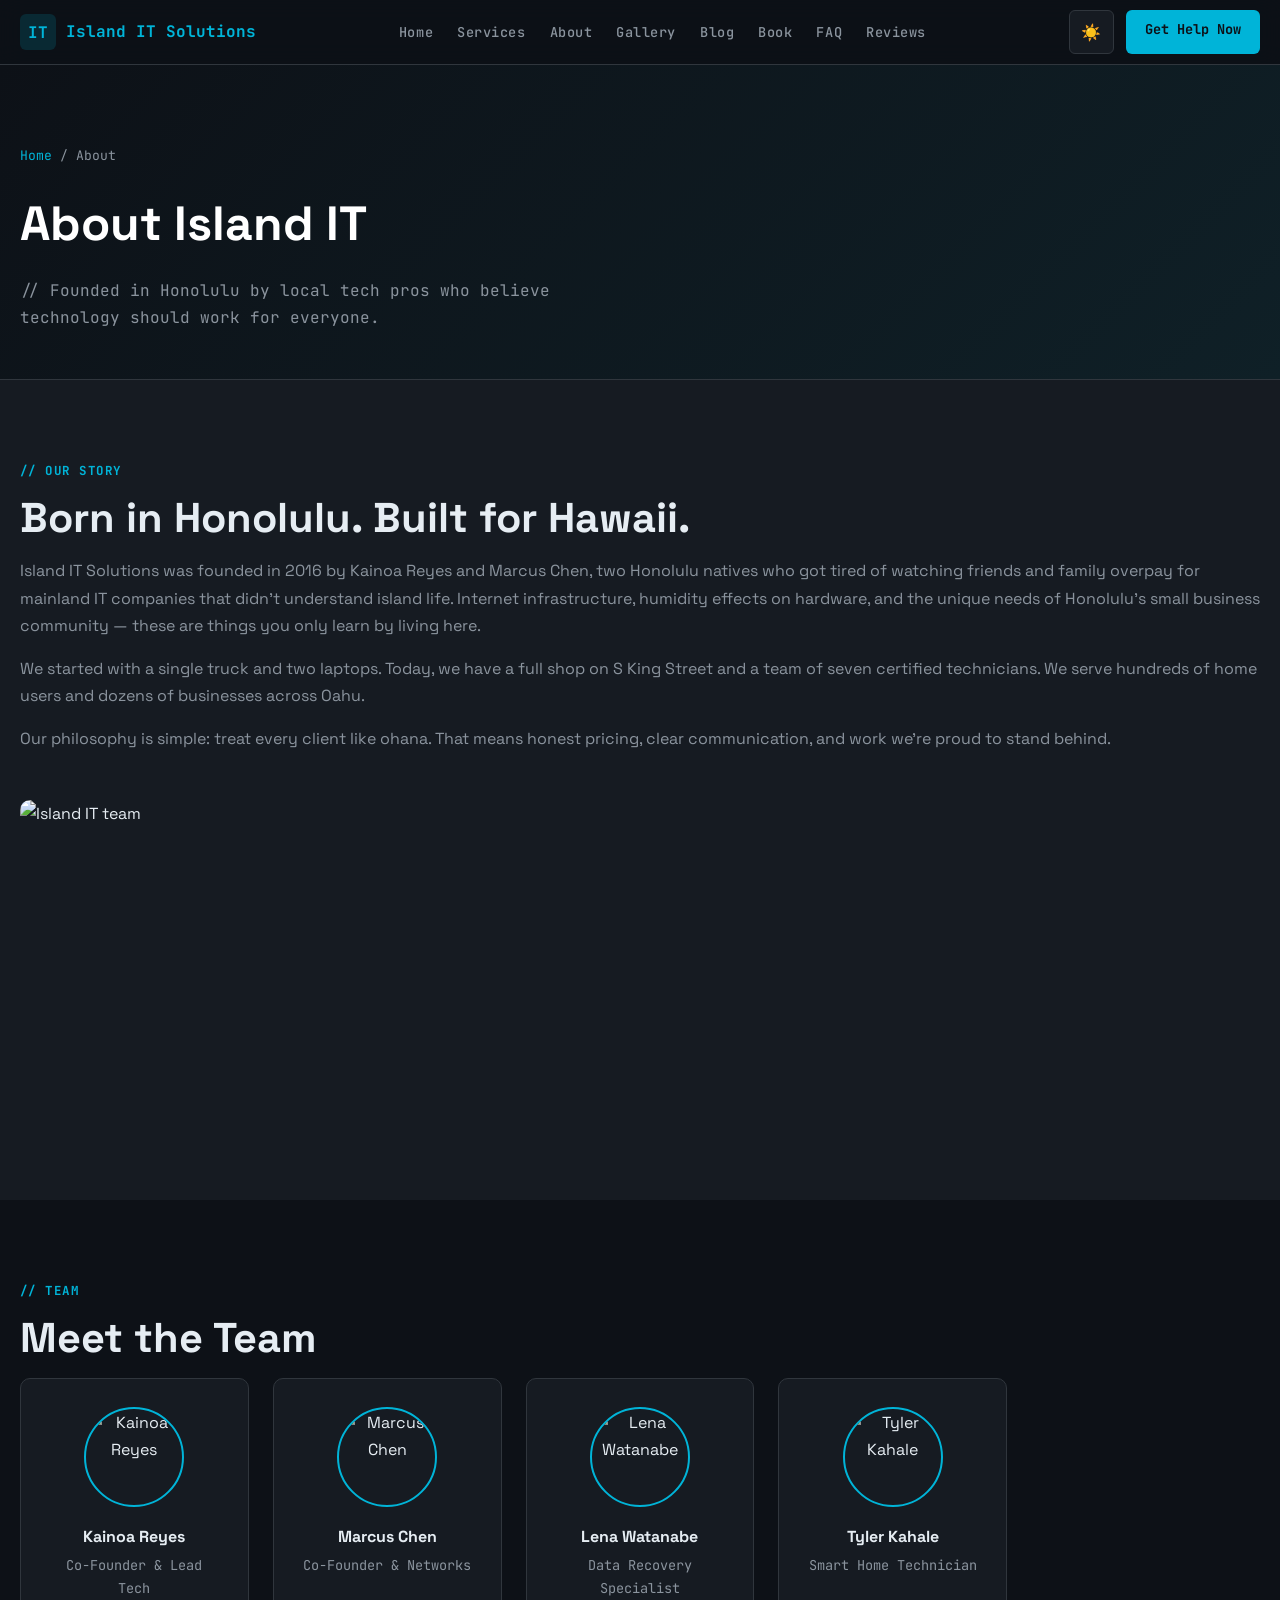
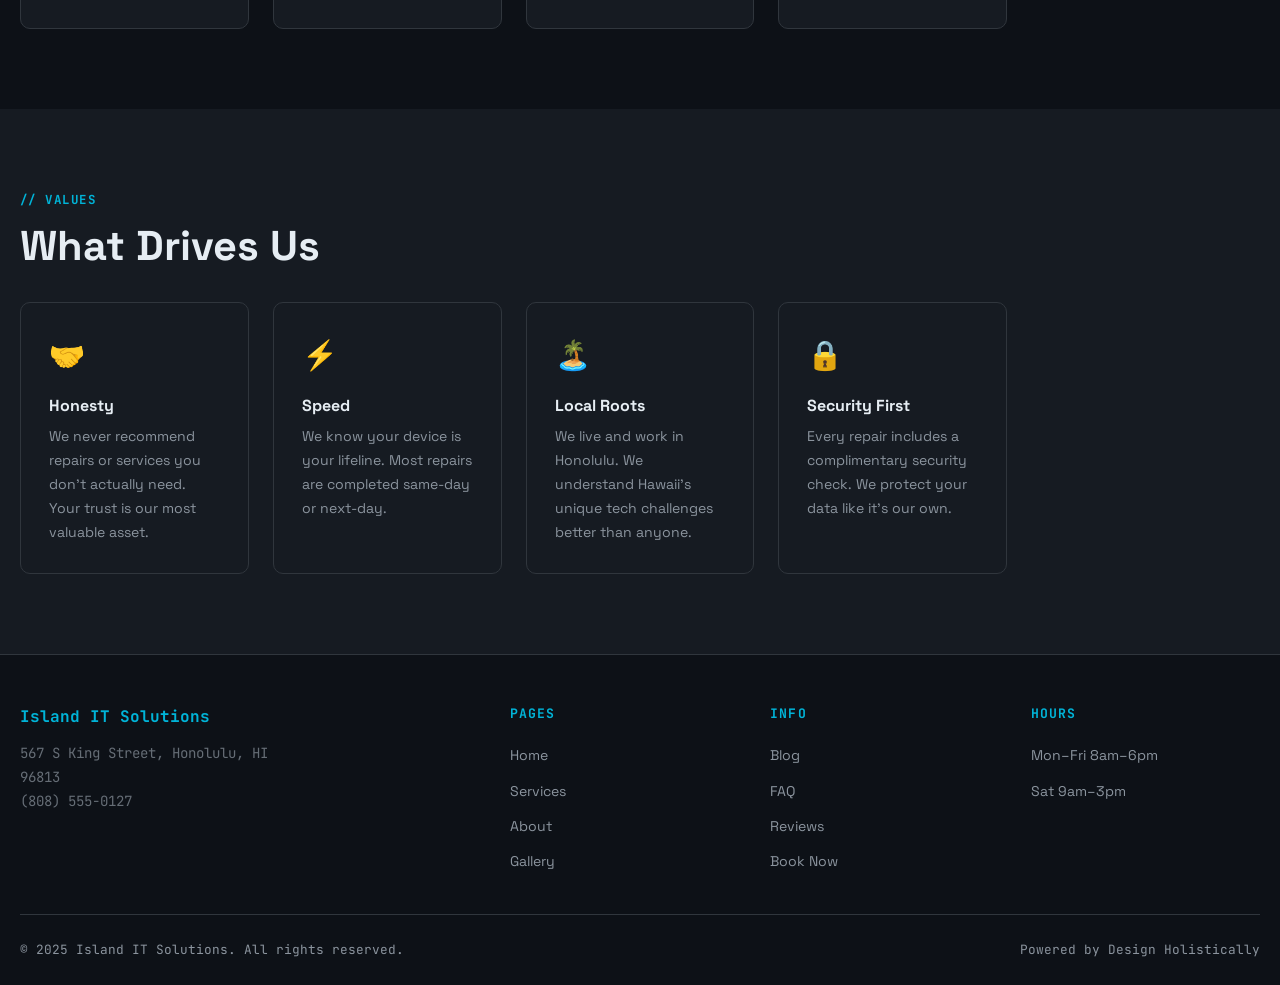
==== about.html @ 1a32f093 "Initial commit: Island IT Solutions — Hawaii sample site (Honolulu, Oahu)" ====
<!DOCTYPE html>
<html lang="en" data-theme="dark">
<head>
<meta charset="UTF-8"><meta name="viewport" content="width=device-width, initial-scale=1.0">
<title>About — Island IT Solutions | Honolulu, Hawaii</title>
<meta name="description" content="Island IT Solutions was founded by Honolulu locals who believe technology should work for everyone with aloha spirit.">
<meta property="og:title" content="About — Island IT Solutions">
<meta property="og:type" content="website">
<link rel="stylesheet" href="css/style.css">
</head>
<body>
<header class="site-header">
  <div class="header-inner">
    <a href="index.html" class="logo-wrap">
      <svg width="36" height="36" viewBox="0 0 36 36" fill="none">
        <rect width="36" height="36" rx="6" fill="#00B4D8" opacity="0.15"/>
        <text x="18" y="24" text-anchor="middle" font-family="JetBrains Mono,monospace" font-weight="700" font-size="16" fill="#00B4D8">IT</text>
      </svg>
      <span>Island IT Solutions</span>
    </a>
    <nav><ul class="nav-links" id="nav-links">
      <li><a href="index.html">Home</a></li><li><a href="services.html">Services</a></li><li><a href="about.html">About</a></li><li><a href="gallery.html">Gallery</a></li><li><a href="blog.html">Blog</a></li><li><a href="booking.html">Book</a></li><li><a href="faq.html">FAQ</a></li><li><a href="reviews.html">Reviews</a></li>
    </ul></nav>
    <div class="header-actions">
      <button id="theme-toggle" class="btn-theme">☀️</button>
      <a href="booking.html" class="btn-book">Get Help Now</a>
      <button class="hamburger" id="hamburger" aria-label="Menu" aria-expanded="false"><span></span><span></span><span></span></button>
    </div>
  </div>
</header>
<main>

  <div class="page-hero"><div class="section-inner">
    <div class="breadcrumb"><a href="index.html">Home</a> / About</div>
    <h1>About Island IT</h1>
    <p>// Founded in Honolulu by local tech pros who believe technology should work for everyone.</p>
  </div></div>
  <section class="section section-alt"><div class="section-inner">
    <div style="display:grid;gap:3rem;">
      <div class="reveal">
        <div class="section-label">// our story</div>
        <h2 class="section-title">Born in Honolulu. Built for Hawaii.</h2>
        <p style="color:var(--text-muted);margin-bottom:1rem;">Island IT Solutions was founded in 2016 by Kainoa Reyes and Marcus Chen, two Honolulu natives who got tired of watching friends and family overpay for mainland IT companies that didn't understand island life. Internet infrastructure, humidity effects on hardware, and the unique needs of Honolulu's small business community — these are things you only learn by living here.</p>
        <p style="color:var(--text-muted);margin-bottom:1rem;">We started with a single truck and two laptops. Today, we have a full shop on S King Street and a team of seven certified technicians. We serve hundreds of home users and dozens of businesses across Oahu.</p>
        <p style="color:var(--text-muted);">Our philosophy is simple: treat every client like ohana. That means honest pricing, clear communication, and work we're proud to stand behind.</p>
      </div>
      <img src="https://picsum.photos/760/360?random=216" alt="Island IT team" style="border-radius:10px;width:100%;height:320px;object-fit:cover;" class="reveal">
    </div>
  </div></section>
  <section class="section"><div class="section-inner">
    <div class="section-label reveal">// team</div>
    <h2 class="section-title reveal">Meet the Team</h2>
    <div class="team-grid">
      <div class="team-card reveal"><img src="https://picsum.photos/100/100?random=217" alt="Kainoa Reyes"><h3>Kainoa Reyes</h3><p>Co-Founder & Lead Tech</p></div>
      <div class="team-card reveal"><img src="https://picsum.photos/100/100?random=218" alt="Marcus Chen"><h3>Marcus Chen</h3><p>Co-Founder & Networks</p></div>
      <div class="team-card reveal"><img src="https://picsum.photos/100/100?random=219" alt="Lena Watanabe"><h3>Lena Watanabe</h3><p>Data Recovery Specialist</p></div>
      <div class="team-card reveal"><img src="https://picsum.photos/100/100?random=220" alt="Tyler Kahale"><h3>Tyler Kahale</h3><p>Smart Home Technician</p></div>
    </div>
  </div></section>
  <section class="section section-alt"><div class="section-inner">
    <div class="section-label reveal">// values</div>
    <h2 class="section-title reveal">What Drives Us</h2>
    <div class="values-grid">
      <div class="value-card reveal"><div class="value-icon">🤝</div><h3>Honesty</h3><p>We never recommend repairs or services you don't actually need. Your trust is our most valuable asset.</p></div>
      <div class="value-card reveal"><div class="value-icon">⚡</div><h3>Speed</h3><p>We know your device is your lifeline. Most repairs are completed same-day or next-day.</p></div>
      <div class="value-card reveal"><div class="value-icon">🏝️</div><h3>Local Roots</h3><p>We live and work in Honolulu. We understand Hawaii's unique tech challenges better than anyone.</p></div>
      <div class="value-card reveal"><div class="value-icon">🔒</div><h3>Security First</h3><p>Every repair includes a complimentary security check. We protect your data like it's our own.</p></div>
    </div>
  </div></section>

</main>
<footer class="site-footer">
  <div class="footer-inner">
    <div class="footer-brand">
      <div class="logo-wrap">Island IT Solutions</div>
      <p>567 S King Street, Honolulu, HI 96813<br>(808) 555-0127</p>
    </div>
    <div class="footer-col"><h4>Pages</h4><ul><li><a href="index.html">Home</a></li><li><a href="services.html">Services</a></li><li><a href="about.html">About</a></li><li><a href="gallery.html">Gallery</a></li></ul></div>
    <div class="footer-col"><h4>Info</h4><ul><li><a href="blog.html">Blog</a></li><li><a href="faq.html">FAQ</a></li><li><a href="reviews.html">Reviews</a></li><li><a href="booking.html">Book Now</a></li></ul></div>
    <div class="footer-col"><h4>Hours</h4><ul><li><a href="#">Mon–Fri 8am–6pm</a></li><li><a href="#">Sat 9am–3pm</a></li></ul></div>
  </div>
  <div class="footer-bottom">
    <span>© 2025 Island IT Solutions. All rights reserved.</span>
    <span>Powered by <a href="https://designholistically.com" target="_blank" rel="noopener">Design Holistically</a></span>
  </div>
</footer>
<button class="back-to-top" id="back-to-top" aria-label="Back to top">↑</button>
<script src="js/main.js"></script>
</body>
</html>
---- css/style.css ----
@import url('https://fonts.googleapis.com/css2?family=Space+Grotesk:wght@400;500;600;700&family=JetBrains+Mono:wght@400;700&display=swap');
:root {
  --primary: #0D1117;
  --accent: #00B4D8;
  --bg: #F0F9FF;
  --bg2: #E0F2FE;
  --text: #0D1117;
  --text-muted: #475569;
  --border: #CBD5E1;
  --white: #ffffff;
  --shadow: 0 4px 24px rgba(0,180,216,0.10);
  --radius: 10px;
  --font-heading: 'Space Grotesk', sans-serif;
  --font-body: 'Space Grotesk', sans-serif;
  --font-mono: 'JetBrains Mono', monospace;
  --transition: all 0.3s ease;
}
[data-theme="dark"] {
  --bg: #0D1117;
  --bg2: #161B22;
  --text: #E6EDF3;
  --text-muted: #8B949E;
  --border: #30363D;
  --white: #161B22;
  --shadow: 0 4px 24px rgba(0,0,0,0.5);
}
*, *::before, *::after { box-sizing: border-box; margin: 0; padding: 0; }
html { scroll-behavior: smooth; }
body { font-family: var(--font-body); background: var(--bg); color: var(--text); line-height: 1.7; transition: background 0.3s, color 0.3s; }
img { max-width: 100%; display: block; }
a { color: var(--accent); text-decoration: none; }
.site-header { position: sticky; top: 0; z-index: 100; background: rgba(13,17,23,0.92); backdrop-filter: blur(12px); border-bottom: 1px solid #30363D; padding: 0 1.25rem; }
.header-inner { max-width: 1280px; margin: 0 auto; display: flex; align-items: center; justify-content: space-between; height: 64px; }
.logo-wrap { display: flex; align-items: center; gap: 0.6rem; font-family: var(--font-mono); font-size: 1rem; font-weight: 700; color: var(--accent); }
.nav-links { display: flex; gap: 1.5rem; list-style: none; }
.nav-links a { font-size: 0.85rem; font-weight: 500; color: #8B949E; letter-spacing: 0.04em; transition: color 0.2s; font-family: var(--font-mono); }
.nav-links a:hover { color: var(--accent); }
.header-actions { display: flex; align-items: center; gap: 0.75rem; }
.btn-theme { background: #161B22; border: 1px solid #30363D; border-radius: 6px; padding: 0.4rem 0.7rem; cursor: pointer; color: #8B949E; font-size: 1rem; min-width: 44px; min-height: 44px; transition: var(--transition); }
.btn-book { background: var(--accent); color: #0D1117; border: none; border-radius: 6px; padding: 0.5rem 1.2rem; font-weight: 700; cursor: pointer; font-size: 0.85rem; min-height: 44px; font-family: var(--font-mono); transition: var(--transition); }
.btn-book:hover { background: #0096B7; }
.hamburger { display: none; flex-direction: column; gap: 5px; background: none; border: none; cursor: pointer; padding: 0.5rem; min-width: 44px; min-height: 44px; justify-content: center; align-items: center; }
.hamburger span { width: 24px; height: 2px; background: #8B949E; border-radius: 2px; transition: var(--transition); }
@media (max-width: 768px) { .nav-links { display: none; flex-direction: column; position: absolute; top: 64px; left: 0; right: 0; background: #0D1117; border-bottom: 1px solid #30363D; padding: 1rem 1.25rem; gap: 0.5rem; } .nav-links.open { display: flex; } .hamburger { display: flex; } .btn-book { display: none; } }
.hero { position: relative; min-height: 88vh; display: flex; align-items: center; background: #0D1117; overflow: hidden; }
.hero-grid { position: absolute; inset: 0; background-image: linear-gradient(#30363D 1px, transparent 1px), linear-gradient(90deg, #30363D 1px, transparent 1px); background-size: 40px 40px; opacity: 0.3; }
.hero-glow { position: absolute; width: 600px; height: 600px; border-radius: 50%; background: radial-gradient(circle, rgba(0,180,216,0.2) 0%, transparent 70%); top: -100px; right: -100px; }
.hero-content { position: relative; z-index: 2; max-width: 1280px; margin: 0 auto; padding: 4rem 1.25rem; }
.hero-badge { display: inline-flex; align-items: center; gap: 0.5rem; background: rgba(0,180,216,0.1); color: var(--accent); border: 1px solid rgba(0,180,216,0.3); border-radius: 20px; padding: 0.3rem 1rem; font-size: 0.78rem; font-weight: 700; letter-spacing: 0.1em; text-transform: uppercase; margin-bottom: 1.5rem; font-family: var(--font-mono); }
.hero h1 { font-size: clamp(2.5rem, 6vw, 4rem); font-weight: 700; color: #fff; line-height: 1.1; margin-bottom: 1.25rem; max-width: 700px; }
.hero h1 span { color: var(--accent); }
.hero p { font-size: 1.1rem; color: #8B949E; max-width: 500px; margin-bottom: 2rem; font-family: var(--font-mono); }
.hero-cta { display: flex; gap: 1rem; flex-wrap: wrap; }
.btn-primary { background: var(--accent); color: #0D1117; border: none; border-radius: 6px; padding: 0.85rem 2rem; font-weight: 700; font-size: 0.95rem; cursor: pointer; transition: var(--transition); min-height: 44px; display: inline-flex; align-items: center; gap: 0.5rem; font-family: var(--font-mono); }
.btn-primary:hover { background: #0096B7; }
.btn-secondary { background: transparent; color: #fff; border: 1px solid #30363D; border-radius: 6px; padding: 0.85rem 2rem; font-weight: 700; font-size: 0.95rem; cursor: pointer; transition: var(--transition); min-height: 44px; display: inline-flex; align-items: center; font-family: var(--font-mono); }
.btn-secondary:hover { border-color: var(--accent); color: var(--accent); }
.section { padding: 5rem 1.25rem; }
.section-inner { max-width: 1280px; margin: 0 auto; }
.section-label { font-size: 0.78rem; font-weight: 700; letter-spacing: 0.12em; text-transform: uppercase; color: var(--accent); margin-bottom: 0.75rem; font-family: var(--font-mono); }
.section-title { font-size: clamp(1.8rem, 4vw, 2.6rem); font-weight: 700; color: var(--text); line-height: 1.15; margin-bottom: 1rem; }
.section-sub { font-size: 1rem; color: var(--text-muted); max-width: 580px; margin-bottom: 3rem; }
.section-alt { background: var(--bg2); }
.services-grid { display: grid; grid-template-columns: repeat(auto-fill, minmax(280px, 1fr)); gap: 1.5rem; }
.service-card { background: var(--white); border: 1px solid var(--border); border-radius: var(--radius); overflow: hidden; transition: var(--transition); }
.service-card:hover { border-color: var(--accent); transform: translateY(-4px); box-shadow: 0 0 20px rgba(0,180,216,0.15); }
.service-card img { width: 100%; height: 180px; object-fit: cover; }
.service-card-body { padding: 1.4rem; }
.service-card h3 { font-size: 1.05rem; font-weight: 700; color: var(--text); margin-bottom: 0.4rem; }
.service-card p { font-size: 0.88rem; color: var(--text-muted); margin-bottom: 0.75rem; }
.service-price { font-size: 1rem; font-weight: 700; color: var(--accent); font-family: var(--font-mono); }
.testimonials-grid { display: grid; grid-template-columns: repeat(auto-fill, minmax(280px, 1fr)); gap: 1.5rem; }
.testimonial-card { background: var(--white); border: 1px solid var(--border); border-radius: var(--radius); padding: 1.75rem; }
.stars { color: var(--accent); font-size: 1rem; margin-bottom: 0.75rem; }
.testimonial-text { font-style: italic; color: var(--text-muted); font-size: 0.92rem; margin-bottom: 1.25rem; }
.testimonial-author { display: flex; align-items: center; gap: 0.75rem; }
.testimonial-author img { width: 44px; height: 44px; border-radius: 50%; object-fit: cover; }
.testimonial-author strong { display: block; font-size: 0.88rem; color: var(--text); }
.testimonial-author span { font-size: 0.78rem; color: var(--text-muted); }
.cta-banner { background: linear-gradient(135deg, #0D1117, #0F2027); color: #fff; padding: 4rem 1.25rem; text-align: center; border-top: 1px solid rgba(0,180,216,0.3); border-bottom: 1px solid rgba(0,180,216,0.3); }
.cta-banner h2 { font-size: clamp(1.8rem, 3vw, 2.4rem); margin-bottom: 1rem; }
.cta-banner p { font-size: 1rem; color: #8B949E; margin-bottom: 2rem; max-width: 500px; margin-left: auto; margin-right: auto; }
.gallery-grid { display: grid; grid-template-columns: repeat(2, 1fr); gap: 1rem; }
@media (min-width: 768px) { .gallery-grid { grid-template-columns: repeat(3, 1fr); } }
@media (min-width: 1280px) { .gallery-grid { grid-template-columns: repeat(4, 1fr); } }
.gallery-item { border-radius: var(--radius); overflow: hidden; aspect-ratio: 1; cursor: pointer; }
.gallery-item img { width: 100%; height: 100%; object-fit: cover; transition: transform 0.4s; }
.gallery-item:hover img { transform: scale(1.05); }
.blog-grid { display: grid; grid-template-columns: repeat(auto-fill, minmax(300px, 1fr)); gap: 1.5rem; }
.blog-card { background: var(--white); border: 1px solid var(--border); border-radius: var(--radius); overflow: hidden; transition: var(--transition); }
.blog-card:hover { border-color: var(--accent); transform: translateY(-3px); }
.blog-card img { width: 100%; height: 180px; object-fit: cover; }
.blog-card-body { padding: 1.4rem; }
.blog-tag { font-size: 0.72rem; font-weight: 700; letter-spacing: 0.1em; text-transform: uppercase; color: var(--accent); margin-bottom: 0.5rem; font-family: var(--font-mono); }
.blog-card h3 { font-size: 1rem; color: var(--text); margin-bottom: 0.4rem; line-height: 1.35; }
.blog-card p { font-size: 0.88rem; color: var(--text-muted); margin-bottom: 0.75rem; }
.blog-meta { font-size: 0.78rem; color: var(--text-muted); font-family: var(--font-mono); }
.read-more { color: var(--accent); font-weight: 700; font-size: 0.88rem; }
.blog-post { max-width: 760px; margin: 0 auto; padding: 3rem 1.25rem; }
.blog-post h1 { font-size: clamp(1.8rem, 4vw, 2.6rem); color: var(--text); margin-bottom: 1rem; line-height: 1.2; }
.blog-post .meta { font-size: 0.82rem; color: var(--text-muted); margin-bottom: 2rem; font-family: var(--font-mono); }
.blog-post img { border-radius: var(--radius); margin: 2rem 0; width: 100%; height: 380px; object-fit: cover; }
.blog-post h2 { font-size: 1.5rem; color: var(--text); margin: 2rem 0 0.75rem; }
.blog-post p { font-size: 1rem; color: var(--text-muted); margin-bottom: 1.25rem; }
.blog-post ul { margin: 1rem 0 1.5rem 1.5rem; color: var(--text-muted); }
.blog-post ul li { margin-bottom: 0.5rem; }
.booking-section { max-width: 680px; margin: 0 auto; padding: 3rem 1.25rem; }
.step-indicator { display: flex; gap: 0.5rem; margin-bottom: 2.5rem; }
.step { flex: 1; height: 4px; border-radius: 2px; background: var(--border); transition: var(--transition); }
.step.active { background: var(--accent); }
.step.done { background: #0096B7; }
.form-group { margin-bottom: 1.5rem; }
.form-group label { display: block; font-weight: 700; font-size: 0.88rem; margin-bottom: 0.5rem; color: var(--text); font-family: var(--font-mono); }
.form-group input, .form-group select, .form-group textarea { width: 100%; padding: 0.75rem 1rem; border: 1px solid var(--border); border-radius: 6px; font-family: var(--font-body); font-size: 0.95rem; background: var(--bg); color: var(--text); transition: border-color 0.2s; min-height: 44px; }
.form-group input:focus, .form-group select:focus, .form-group textarea:focus { outline: none; border-color: var(--accent); }
.form-group textarea { min-height: 120px; resize: vertical; }
.form-nav { display: flex; gap: 1rem; justify-content: space-between; margin-top: 2rem; }
.booking-step { display: none; }
.booking-step.active { display: block; }
.service-option { border: 1px solid var(--border); border-radius: var(--radius); padding: 1.25rem; cursor: pointer; transition: var(--transition); margin-bottom: 0.75rem; }
.service-option:hover, .service-option.selected { border-color: var(--accent); background: rgba(0,180,216,0.05); }
.service-option h3 { font-size: 0.95rem; color: var(--text); margin-bottom: 0.25rem; }
.service-option p { font-size: 0.85rem; color: var(--text-muted); }
.confirmation-box { background: var(--bg2); border: 1px solid var(--border); border-radius: var(--radius); padding: 2rem; text-align: center; }
.confirmation-box .check { font-size: 3rem; margin-bottom: 1rem; }
.confirmation-box h2 { font-size: 1.7rem; color: var(--accent); margin-bottom: 0.5rem; }
.admin-login { max-width: 400px; margin: 6rem auto; padding: 0 1.25rem; }
.admin-card { background: var(--white); border: 1px solid var(--border); border-radius: var(--radius); padding: 2.5rem; box-shadow: var(--shadow); }
.admin-card h1 { font-size: 1.7rem; color: var(--text); margin-bottom: 0.5rem; }
.admin-card p { font-size: 0.88rem; color: var(--text-muted); margin-bottom: 2rem; }
.admin-dash { display: none; max-width: 1200px; margin: 0 auto; padding: 2rem 1.25rem; }
.stats-grid { display: grid; grid-template-columns: repeat(2, 1fr); gap: 1rem; margin-bottom: 2rem; }
@media (min-width: 768px) { .stats-grid { grid-template-columns: repeat(4, 1fr); } }
.stat-card { background: var(--white); border: 1px solid var(--border); border-radius: var(--radius); padding: 1.5rem; text-align: center; }
.stat-card .stat-num { font-size: 2rem; font-weight: 700; color: var(--accent); font-family: var(--font-mono); }
.stat-card .stat-label { font-size: 0.82rem; color: var(--text-muted); margin-top: 0.25rem; }
.admin-table-wrap { background: var(--white); border: 1px solid var(--border); border-radius: var(--radius); padding: 1.5rem; box-shadow: var(--shadow); margin-bottom: 1.5rem; overflow-x: auto; }
.admin-table-wrap h2 { font-size: 1.1rem; margin-bottom: 1rem; color: var(--text); }
table { width: 100%; border-collapse: collapse; font-size: 0.88rem; }
th { text-align: left; padding: 0.6rem 0.75rem; background: var(--bg2); font-weight: 700; font-size: 0.78rem; text-transform: uppercase; letter-spacing: 0.05em; color: var(--text-muted); font-family: var(--font-mono); }
td { padding: 0.7rem 0.75rem; border-top: 1px solid var(--border); color: var(--text); }
.badge { display: inline-block; padding: 0.2rem 0.6rem; border-radius: 12px; font-size: 0.72rem; font-weight: 700; font-family: var(--font-mono); }
.badge-green { background: #D1FAE5; color: #065F46; }
.badge-yellow { background: #FEF3C7; color: #92400E; }
.badge-red { background: #FEE2E2; color: #991B1B; }
.faq-list { max-width: 760px; margin: 0 auto; }
.faq-item { border-bottom: 1px solid var(--border); }
.faq-question { width: 100%; background: none; border: none; text-align: left; padding: 1.25rem 0; font-size: 1rem; font-weight: 600; color: var(--text); cursor: pointer; display: flex; justify-content: space-between; align-items: center; gap: 1rem; min-height: 44px; }
.faq-question:hover { color: var(--accent); }
.faq-icon { font-size: 1.2rem; color: var(--accent); flex-shrink: 0; transition: transform 0.3s; font-family: var(--font-mono); }
.faq-answer { font-size: 0.92rem; color: var(--text-muted); padding-bottom: 1.25rem; display: none; }
.faq-answer.open { display: block; }
.faq-icon.open { transform: rotate(45deg); }
.reviews-grid { display: grid; grid-template-columns: repeat(auto-fill, minmax(280px, 1fr)); gap: 1.5rem; }
.review-card { background: var(--white); border: 1px solid var(--border); border-radius: var(--radius); padding: 1.75rem; }
.team-grid { display: grid; grid-template-columns: repeat(auto-fill, minmax(220px, 1fr)); gap: 1.5rem; }
.team-card { text-align: center; background: var(--white); border: 1px solid var(--border); border-radius: var(--radius); padding: 1.75rem; }
.team-card img { width: 100px; height: 100px; border-radius: 50%; margin: 0 auto 1rem; object-fit: cover; border: 2px solid var(--accent); }
.team-card h3 { font-size: 1rem; color: var(--text); margin-bottom: 0.25rem; }
.team-card p { font-size: 0.85rem; color: var(--text-muted); font-family: var(--font-mono); }
.values-grid { display: grid; grid-template-columns: repeat(auto-fill, minmax(220px, 1fr)); gap: 1.5rem; margin-top: 2rem; }
.value-card { background: var(--white); border: 1px solid var(--border); border-radius: var(--radius); padding: 1.75rem; }
.value-icon { font-size: 1.8rem; margin-bottom: 0.75rem; }
.value-card h3 { font-size: 1rem; color: var(--text); margin-bottom: 0.4rem; }
.value-card p { font-size: 0.88rem; color: var(--text-muted); }
.site-footer { background: #0D1117; color: #8B949E; padding: 3rem 1.25rem 1.5rem; border-top: 1px solid #30363D; }
.footer-inner { max-width: 1280px; margin: 0 auto; display: grid; grid-template-columns: 1fr; gap: 2rem; }
@media (min-width: 768px) { .footer-inner { grid-template-columns: 2fr 1fr 1fr 1fr; } }
.footer-brand p { font-size: 0.88rem; opacity: 0.7; margin-top: 0.75rem; max-width: 280px; font-family: var(--font-mono); }
.footer-col h4 { font-weight: 700; font-size: 0.82rem; letter-spacing: 0.08em; text-transform: uppercase; color: var(--accent); margin-bottom: 1rem; font-family: var(--font-mono); }
.footer-col ul { list-style: none; }
.footer-col ul li { margin-bottom: 0.5rem; }
.footer-col ul li a { color: #8B949E; font-size: 0.88rem; transition: color 0.2s; }
.footer-col ul li a:hover { color: var(--accent); }
.footer-bottom { max-width: 1280px; margin: 2rem auto 0; padding-top: 1.5rem; border-top: 1px solid #30363D; display: flex; flex-wrap: wrap; justify-content: space-between; gap: 0.5rem; font-size: 0.8rem; font-family: var(--font-mono); }
.footer-bottom a { color: #8B949E; }
.back-to-top { position: fixed; bottom: 1.5rem; right: 1.5rem; width: 44px; height: 44px; background: var(--accent); color: #0D1117; border: none; border-radius: 8px; cursor: pointer; font-size: 1rem; display: flex; align-items: center; justify-content: center; font-family: var(--font-mono); opacity: 0; pointer-events: none; transition: var(--transition); z-index: 90; }
.back-to-top.visible { opacity: 1; pointer-events: all; }
.reveal { opacity: 0; transform: translateY(24px); transition: opacity 0.6s ease, transform 0.6s ease; }
.reveal.visible { opacity: 1; transform: none; }
.page-hero { background: linear-gradient(135deg, #0D1117 0%, #0F2027 100%); color: #fff; padding: 5rem 1.25rem 3rem; border-bottom: 1px solid #30363D; }
.page-hero h1 { font-size: clamp(2rem, 4vw, 3rem); margin-bottom: 0.75rem; }
.page-hero p { font-size: 1rem; color: #8B949E; max-width: 560px; font-family: var(--font-mono); }
.breadcrumb { font-size: 0.82rem; color: #8B949E; margin-bottom: 1rem; font-family: var(--font-mono); }
.breadcrumb a { color: var(--accent); }
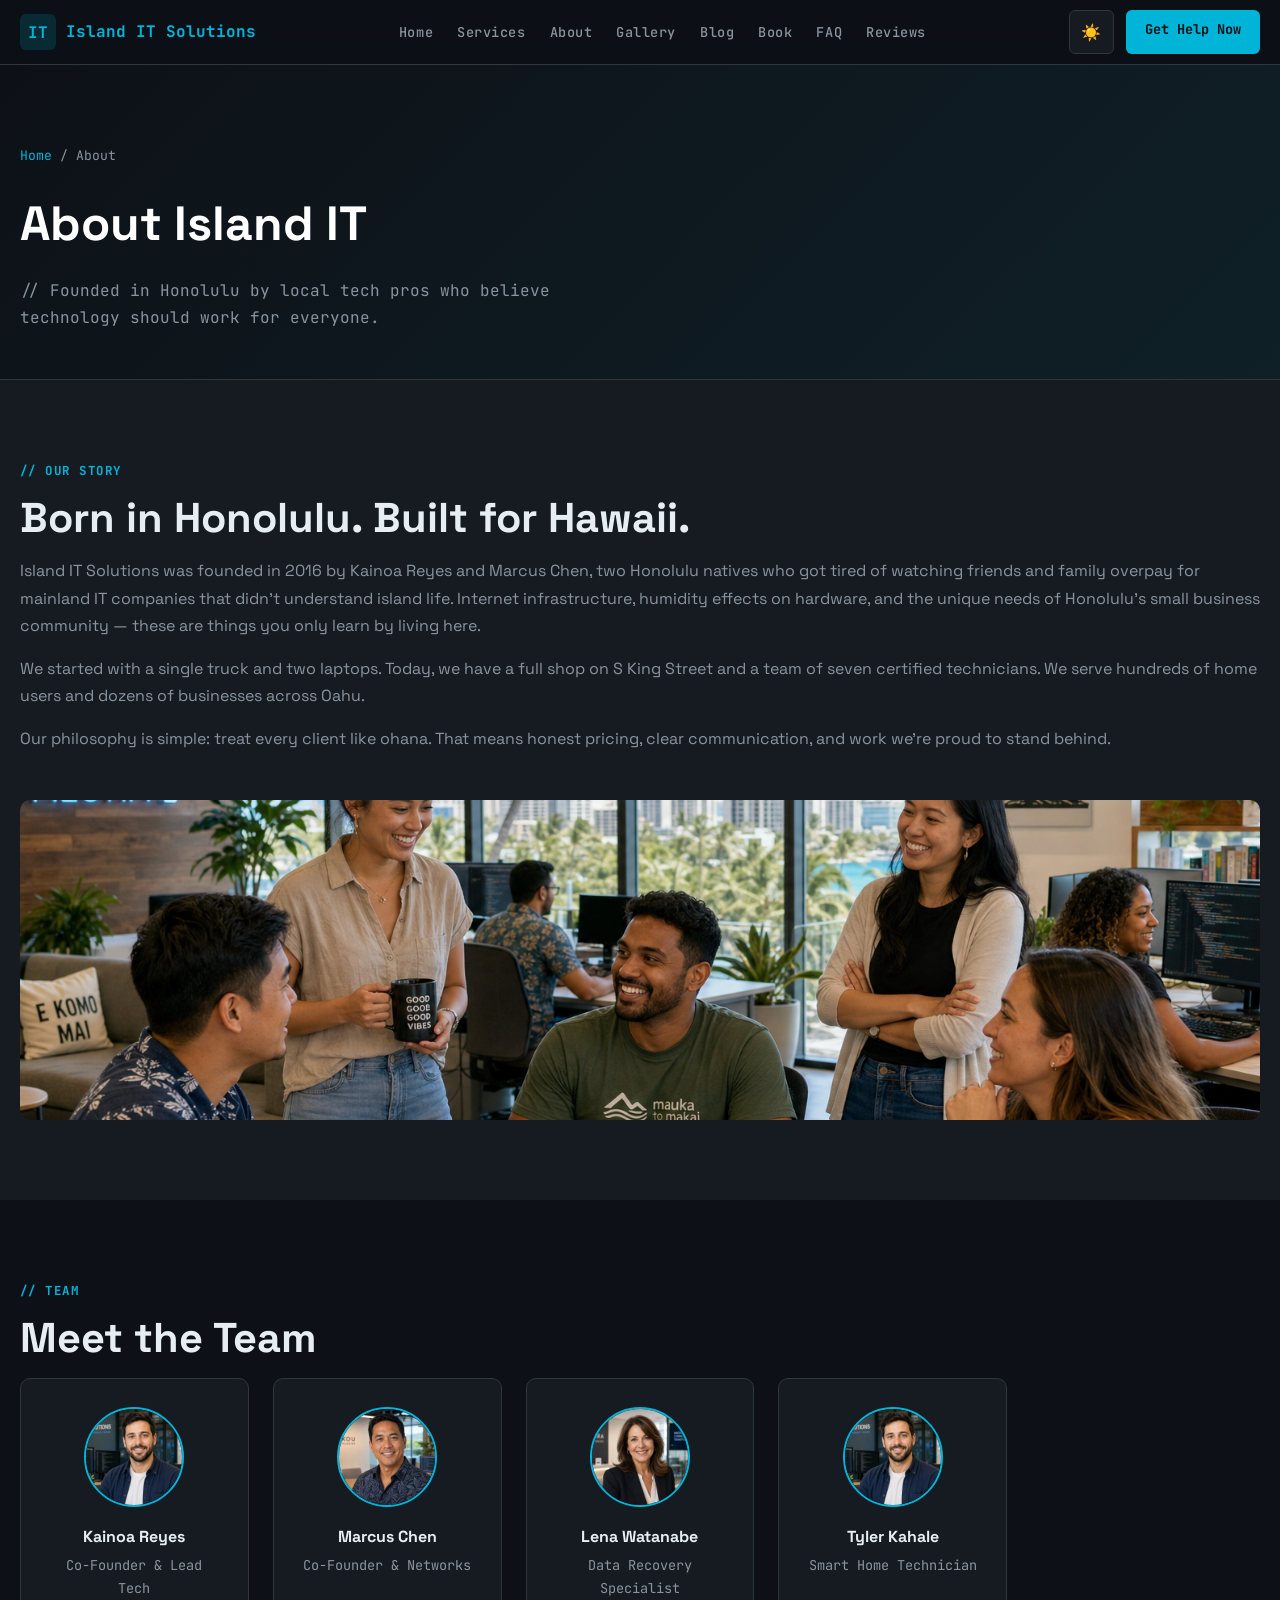
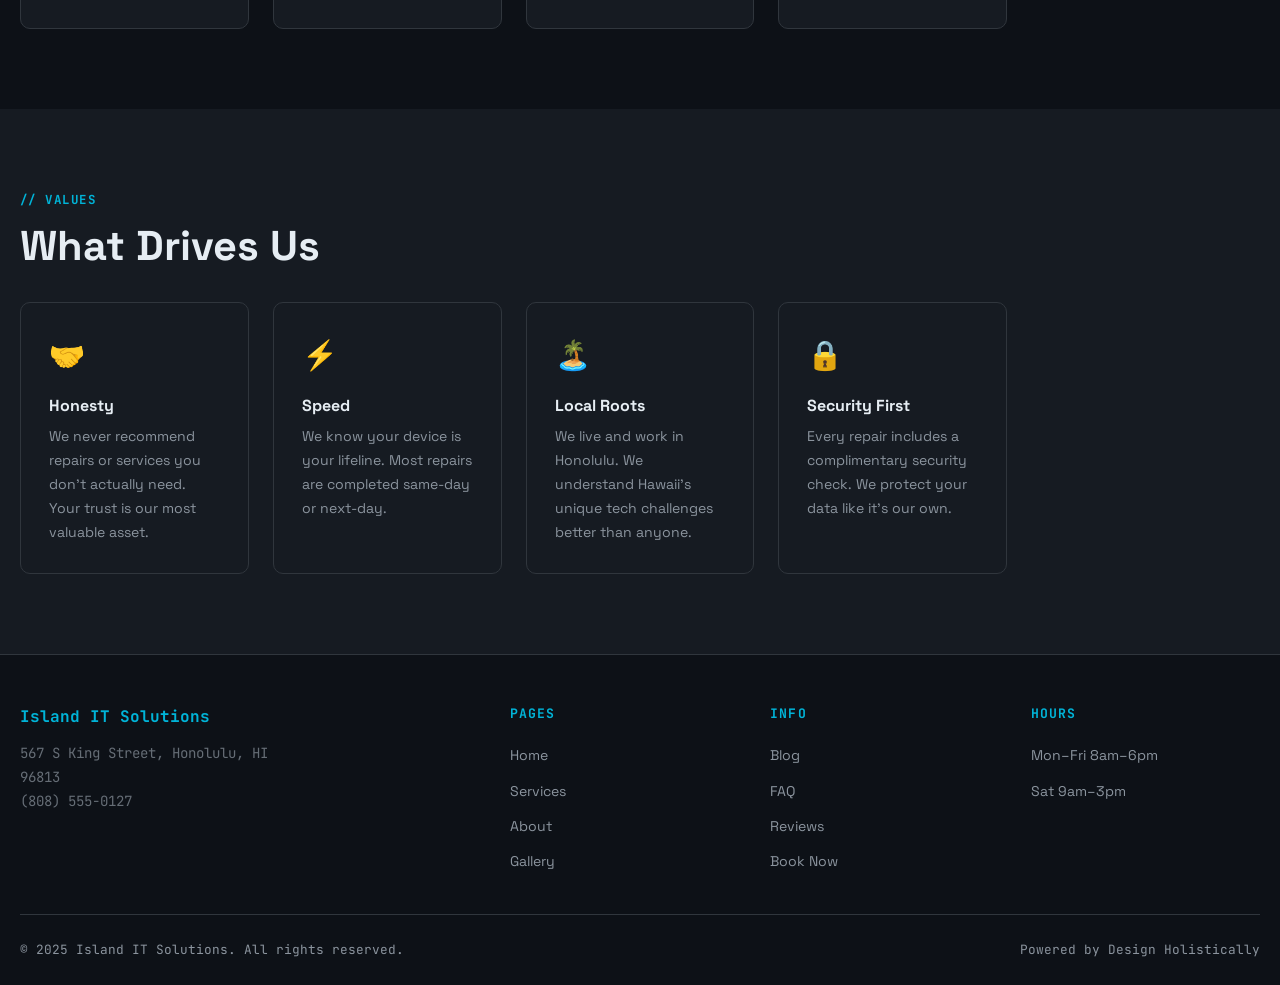
==== commit 6a3c2a72: "Initial commit: Island IT Solutions — Hawaii sample site (Honolulu, Oahu)" ====
--- a/about.html
+++ b/about.html
@@ -44,17 +44,17 @@
         <p style="color:var(--text-muted);margin-bottom:1rem;">We started with a single truck and two laptops. Today, we have a full shop on S King Street and a team of seven certified technicians. We serve hundreds of home users and dozens of businesses across Oahu.</p>
         <p style="color:var(--text-muted);">Our philosophy is simple: treat every client like ohana. That means honest pricing, clear communication, and work we're proud to stand behind.</p>
       </div>
-      <img src="https://picsum.photos/760/360?random=216" alt="Island IT team" style="border-radius:10px;width:100%;height:320px;object-fit:cover;" class="reveal">
+      <img src="images/about.png" alt="Island IT team" style="border-radius:10px;width:100%;height:320px;object-fit:cover;" class="reveal">
     </div>
   </div></section>
   <section class="section"><div class="section-inner">
     <div class="section-label reveal">// team</div>
     <h2 class="section-title reveal">Meet the Team</h2>
     <div class="team-grid">
-      <div class="team-card reveal"><img src="https://picsum.photos/100/100?random=217" alt="Kainoa Reyes"><h3>Kainoa Reyes</h3><p>Co-Founder & Lead Tech</p></div>
-      <div class="team-card reveal"><img src="https://picsum.photos/100/100?random=218" alt="Marcus Chen"><h3>Marcus Chen</h3><p>Co-Founder & Networks</p></div>
-      <div class="team-card reveal"><img src="https://picsum.photos/100/100?random=219" alt="Lena Watanabe"><h3>Lena Watanabe</h3><p>Data Recovery Specialist</p></div>
-      <div class="team-card reveal"><img src="https://picsum.photos/100/100?random=220" alt="Tyler Kahale"><h3>Tyler Kahale</h3><p>Smart Home Technician</p></div>
+      <div class="team-card reveal"><img src="images/avatar-1.png" alt="Kainoa Reyes"><h3>Kainoa Reyes</h3><p>Co-Founder & Lead Tech</p></div>
+      <div class="team-card reveal"><img src="images/avatar-2.png" alt="Marcus Chen"><h3>Marcus Chen</h3><p>Co-Founder & Networks</p></div>
+      <div class="team-card reveal"><img src="images/avatar-3.png" alt="Lena Watanabe"><h3>Lena Watanabe</h3><p>Data Recovery Specialist</p></div>
+      <div class="team-card reveal"><img src="images/avatar-1.png" alt="Tyler Kahale"><h3>Tyler Kahale</h3><p>Smart Home Technician</p></div>
     </div>
   </div></section>
   <section class="section section-alt"><div class="section-inner">
